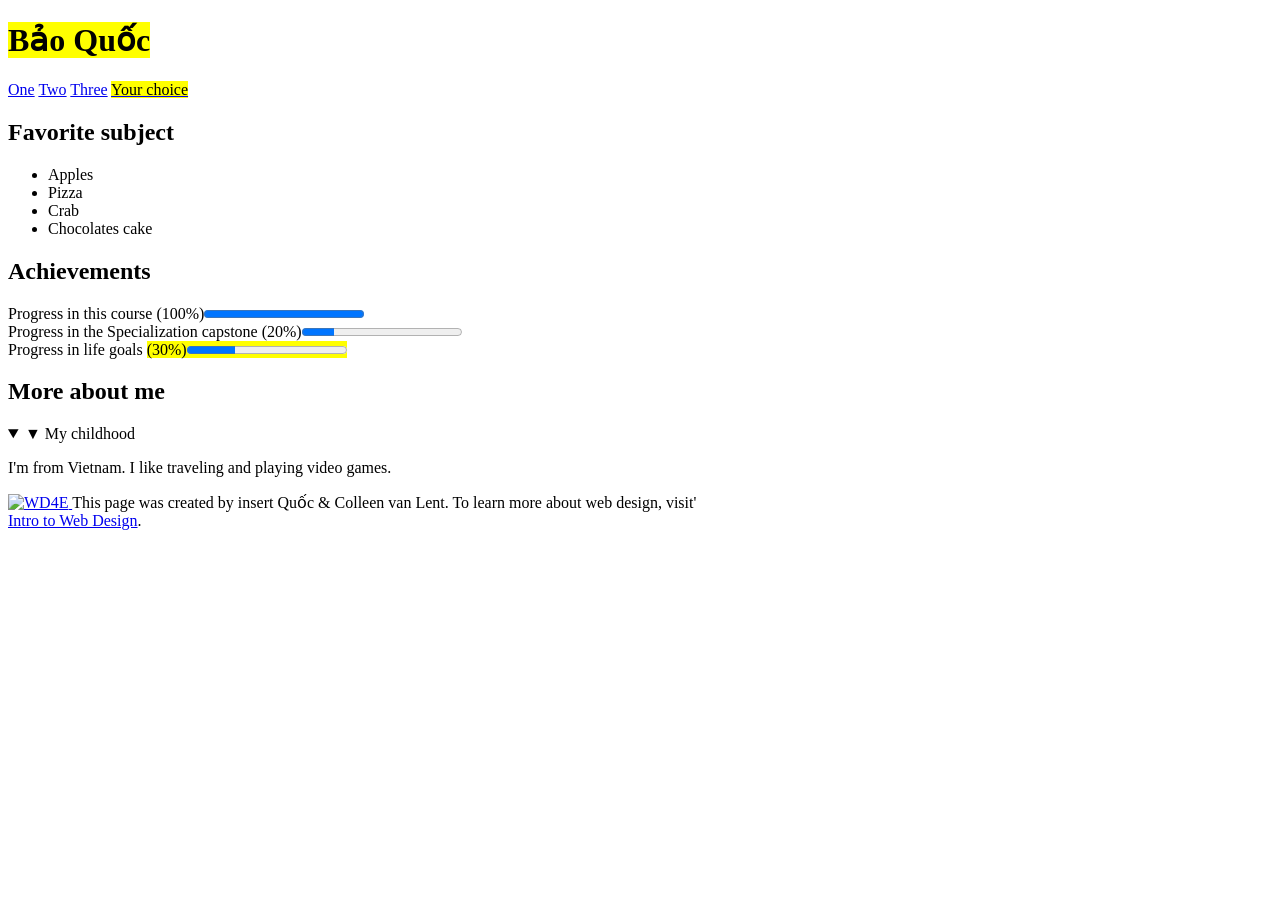
==== index.html @ 3462ca3e "fix" ====
<!DOCTYPE html>
<html>
<head>
	<meta charset="utf-8">
	<title>Bảo Quốc</title>
</head>
<header>
		<h1><mark>Bảo Quốc<mark></h1>
		<nav>
	<a href="one.html">One</a>
	<a href="two.html">Two</a>
	<a href="three.html">Three</a>
	<a href="Your choice.html"><mark>Your choice<mark></a>
 		 </nav>
</header>
 <section>
<h2>Favorite subject</h3>
<p>
	<ul>
		<li>Apples</li>
		<li>Pizza</li>
		<li>Crab</li>
		<li>Chocolates cake</li>
	</ul>
</p>
<section>
<section>
   <h2>Achievements</h2>
      <p>Progress in this course (100%)<progress value="1"></progress><br/>
      Progress in the Specialization capstone (20%)<progress value="20" max="100"></progress><br/>
      Progress in life goals <mark>(30%)<progress value="30" max="100"></progress<mark><mark></p>
</section>
</p>
<section>
   <h2>More about me</h2>
   <details open>
  	<summary>&#9660 My childhood</summary>
  	<p>I'm from Vietnam. I like traveling and playing video games.</p>
  	</details>
  	</section>
	<a href="default.asp">
  		<img src="http://www.intro-webdesign.com/images/newlogo.png" alt="WD4E" style="width:230px;height:100px;border:0">
	</a>

	<a>This page was created by insert Quốc & Colleen van Lent. To learn more about web design, visit'  
  		<br><a href="baoquoc2203.github.io/contact.html">Intro to Web Design</a>.</br>
	</a>
</body>
</html>
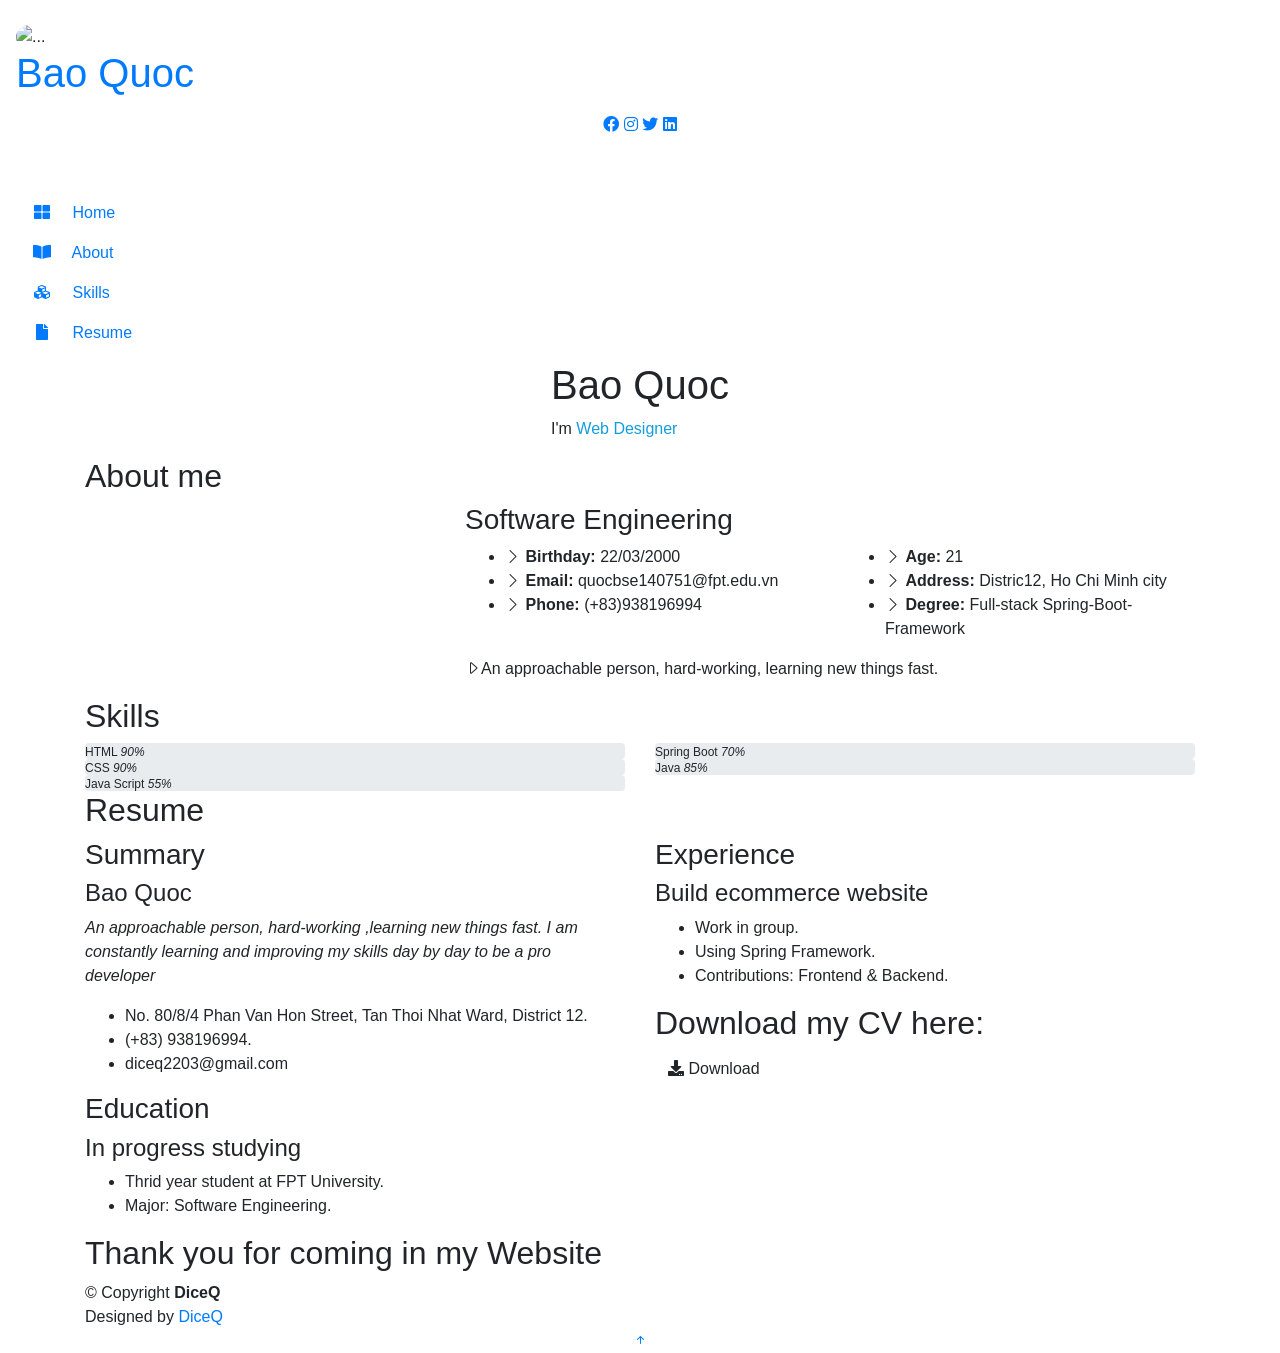
==== commit 1153d040: "add index" ====
--- a/index.html
+++ b/index.html
@@ -1,49 +1,311 @@
 <!DOCTYPE html>
-<html>
+<html xmlns:th="http://www.thymeleaf.org" lang="en">
 <head>
 	<meta charset="utf-8">
-	<title>Bảo Quốc</title>
+	<meta http-equiv="x-ua-compatible" content="ie=edge">
+	<title>Dice Q Website</title>
+	<meta name="description" content="">
+	<meta name="viewport" content="width=device-width, initial-scale=1">
+	
+	<!-- CSS here -->
+	<link rel="stylesheet" href="https://cdnjs.cloudflare.com/ajax/libs/font-awesome/4.7.0/css/font-awesome.min.css">
+	<link rel="stylesheet" href="https://cdn.jsdelivr.net/npm/bootstrap-icons@1.5.0/font/bootstrap-icons.css">
+	<link href="https://unpkg.com/aos@2.3.1/dist/aos.css" rel="stylesheet">
+	<link rel="stylesheet" href="https://stackpath.bootstrapcdn.com/bootstrap/4.3.1/css/bootstrap.min.css" integrity="sha384-ggOyR0iXCbMQv3Xipma34MD+dH/1fQ784/j6cY/iJTQUOhcWr7x9JvoRxT2MZw1T" crossorigin="anonymous">
+	<link rel="stylesheet" href="https://use.fontawesome.com/releases/v5.6.3/css/all.css" integrity="sha384-UHRtZLI+pbxtHCWp1t77Bi1L4ZtiqrqD80Kn4Z8NTSRyMA2Fd33n5dQ8lWUE00s/" crossorigin="anonymous"></head>
+	<link rel="stylesheet" th:href="@{/css/profile.css}">
+	<link rel="stylesheet" th:href="@{/css/footer.css}">
+	<link rel="stylesheet" th:href="@{/css/hero.css}">
+	<link rel="stylesheet" th:href="@{/css/main.css}">
+	<link rel="stylesheet" th:href="@{/css/aos.css}">
+	<link rel="stylesheet" th:href="@{/css/ontop-button.css}">
 </head>
-<header>
-		<h1><mark>Bảo Quốc<mark></h1>
-		<nav>
-	<a href="one.html">One</a>
-	<a href="two.html">Two</a>
-	<a href="three.html">Three</a>
-	<a href="Your choice.html"><mark>Your choice<mark></a>
- 		 </nav>
-</header>
- <section>
-<h2>Favorite subject</h3>
-<p>
-	<ul>
-		<li>Apples</li>
-		<li>Pizza</li>
-		<li>Crab</li>
-		<li>Chocolates cake</li>
-	</ul>
-</p>
-<section>
-<section>
-   <h2>Achievements</h2>
-      <p>Progress in this course (100%)<progress value="1"></progress><br/>
-      Progress in the Specialization capstone (20%)<progress value="20" max="100"></progress><br/>
-      Progress in life goals <mark>(30%)<progress value="30" max="100"></progress<mark><mark></p>
-</section>
-</p>
-<section>
-   <h2>More about me</h2>
-   <details open>
-  	<summary>&#9660 My childhood</summary>
-  	<p>I'm from Vietnam. I like traveling and playing video games.</p>
-  	</details>
-  	</section>
-	<a href="default.asp">
-  		<img src="http://www.intro-webdesign.com/images/newlogo.png" alt="WD4E" style="width:230px;height:100px;border:0">
-	</a>
-
-	<a>This page was created by insert Quốc & Colleen van Lent. To learn more about web design, visit'  
-  		<br><a href="baoquoc2203.github.io/contact.html">Intro to Web Design</a>.</br>
-	</a>
+<body>
+	<!-- Header-->
+	<header>
+		<!-- Header Start -->
+			<div class="vertical-nav " id="sidebar">
+				<div class="profile">
+					<div class="py-4 px-3 mb-4 ">
+						<img src="/img/anhdeptrai.jpg" alt="..." class="img-fluid rounded-circle">
+							<h1 class="text-light">
+								<a href="index.html">Bao Quoc</a>	
+							</h1>
+							<div class="social-links mt-3 text-center">
+								<a href="https://www.facebook.com/profile.php?id=100030552135386" class="facebook">
+									<i class="fab fa-facebook"></i>
+								</a>
+								<a href="https://www.instagram.com/baoquoc_/" class="instagram">
+									<i class="fab fa-instagram"></i>
+								</a>
+								<a href="" class="twitter">
+									<i class="fab fa-twitter"></i>
+								</a>
+								<a href="https://www.linkedin.com/in/qu%E1%BB%91c-b%E1%BA%A3o-30ab4217b/" class="linkedin">
+									<i class="fab fa-linkedin"></i>
+								</a>
+							</div>
+					</div>
+				</div>
+				<nav id="navbar"class="nav-menu navbar"> 
+					<ul class="nav flex-column mb-0">
+    					<li class="nav-item">
+     				 		<a href="#hero" class="nav-link scrollto ">
+                				<i class="fa fa-th-large mr-3 fa-fw"></i>
+                					<span>Home</span>
+            				</a>
+    					</li>
+    					<li class="nav-item">
+      						<a href="#about" class="nav-link scrollto">
+                				<i class="fas fa-book-open mr-3 fa-fw"></i>
+               					 <span>About</span>
+            				</a>
+    					</li>
+    					<li class="nav-item">
+      						<a href="#skills" class="nav-link scrollto">
+           		    			<i class="fa fa-cubes mr-3 fa-fw"></i>
+               					 <span >Skills</span>
+            				</a>
+   						</li>
+    					<li class="nav-item">
+     						 <a href="#resume" class="nav-link scrollto ">
+                				<i class="fas fa-file mr-3 fa-fw"></i>
+                					<span>Resume</span>
+            				</a>
+    					</li>
+  					</ul>
+  			</nav>
+			</div>
+		
+		<!-- Header End -->
+	</header>
+	<!-- Header End -->
+	
+	<!-- Hero -->
+	<section id="hero" class="d-flex flex-column justify-content-center align-items-center">
+		<div class="hero-container aos-init aos-animate">
+      		<h1><span>Bao Quoc</span></h1>
+      		<p>I'm
+      		<span class="typed" style="color:#149ddd">Web Designer</span>
+      		</p>
+    	</div>
+	</section>
+	<!-- Hero End -->
+	
+	<!-- Main -->
+	<main id="main">
+		<!-- About  -->
+		<section id="about" class="about">
+			<div class="container">
+     			<div class="section-title">
+     				<h2>About me</h2>
+     			</div>
+     			<div class="row">
+     				<div class="col-lg-4 aps-initaos-animate" data-aos="fade-right">
+     					<img src="/img/anhdeptrai2.jpg" class="img-fluid" alt="">
+     				</div>
+     				<div class="col-lg-8 pt-lg-0 content aos-init aos-animate" data-aos="fade-left">
+     					<h3>Software Engineering</h3>
+     					<div class="row">
+     						<div class="col-lg-6">
+     							<ul>
+     								<li>
+     									<i class="bi bi-chevron-right"></i>
+     									<strong>Birthday:</strong>
+     									<span>22/03/2000</span>
+     								</li>
+     								<li>
+     									<i class="bi bi-chevron-right"></i>
+     									<strong>Email:</strong>
+     									<span>quocbse140751@fpt.edu.vn</span>
+     								</li>
+     								<li>
+     									<i class="bi bi-chevron-right"></i>
+     									<strong>Phone:</strong>
+     									<span>(+83)938196994</span>
+     								</li>
+     							</ul>
+     					</div>
+     						<div class="col-lg-6">
+     							<ul>
+     								<li>
+     									<i class="bi bi-chevron-right"></i>
+     									<strong>Age:</strong>
+     									<span>21</span>
+     								</li>
+     								<li>
+     									<i class="bi bi-chevron-right"></i>
+     									<strong>Address:</strong>
+     									<span>Distric12, Ho Chi Minh city</span>
+     								</li>
+     								<li>
+     									<i class="bi bi-chevron-right"></i>
+     									<strong>Degree:</strong>
+     									<span>Full-stack Spring-Boot-Framework</span>
+     								</li>
+     							</ul>
+     					</div>
+     					</div>
+     					<p><i class="bi bi-caret-right"></i>An approachable person, hard-working, learning new things fast.</p>
+     				</div>
+     			</div>
+     		</div>	
+    	</section>
+    	<!-- About End  -->
+    	
+    	<!-- Skills -->
+    	<section id="skills" class="skills section-bg">
+    		<div class="container">
+    		 <div class="section-titles">
+    		 	<h2>Skills</h2>
+    		 </div>
+    		 <div class="row skill-content">
+    		 	<div class="col-lg-6 aos-init aos-animate" data-aos="fade-up">
+    		 		<div class="progress">
+    		 			<span class="skill">
+    		 				HTML
+    		 				<i class="val">90%</i>
+    		 			</span>
+    		 			<div class="progress-bar-wrap">
+    		 				<div class="progress-bar" role="progressbar" aria-valuenow="100" aria-valuemin="0" aria-valuemax="100" style="width: 90%;">
+    		 				</div>
+    		 			</div>
+    		 		</div>
+    		 		<div class="progress">
+    		 			<span class="skill">
+    		 				CSS
+    		 				<i class="val">90%</i>
+    		 			</span>
+    		 			<div class="progress-bar-wrap">
+    		 				<div class="progress-bar" role="progressbar" aria-valuenow="100" aria-valuemin="0" aria-valuemax="100" style="width: 90%;">
+    		 				</div>
+    		 			</div>
+    		 		</div>	
+    		 		<div class="progress">	
+    		 			<span class="skill">
+    		 				Java Script
+    		 				<i class="val">55%</i>
+    		 			</span>
+    		 			<div class="progress-bar-wrap">
+    		 				<div class="progress-bar" role="progressbar" aria-valuenow="100" aria-valuemin="0" aria-valuemax="100" style="width: 55%;">
+    		 				</div>	
+    		 			</div>
+    		 			
+    		 		</div>
+    		 	</div>
+    		 	<div class="col-lg-6 aos-init aos-animate" data-aos="fade-up">
+    		 		<div class="progress">
+    		 			<span class="skill">
+    		 				Spring Boot	
+    		 				<i class="val">70%</i>
+    		 			</span>
+    		 			<div class="progress-bar-wrap">
+    		 				<div class="progress-bar" role="progressbar" aria-valuenow="100" aria-valuemin="0" aria-valuemax="100" style="width: 70%;">
+    		 				</div>
+    		 			</div>
+    		 		</div>
+    		 		<div class="progress">	
+    		 			<span class="skill">
+    		 				Java
+    		 				<i class="val">85%</i>
+    		 			</span>
+    		 			<div class="progress-bar-wrap">
+    		 				<div class="progress-bar" role="progressbar" aria-valuenow="100" aria-valuemin="0" aria-valuemax="100" style="width: 85%;">
+    		 				</div>
+    		 			</div>
+    		 		</div>
+    		 	</div>
+    		 </div>
+    		</div>
+    	</section>
+    	<!-- Skills End -->
+    	
+    	<!-- Resume -->
+    	<section id="resume" class="resume">
+    	 <div class="container">
+    	 	<div class="section-title">
+    	 		<h2>Resume</h2>
+    	 	</div>
+    	 	<div class="row">
+    	 		<div class="col-lg-6 aos-init aos-animate" data-aos="fade-up">
+    	 			<h3 class="resume-title">Summary</h3>
+    	 			<div class="resume-item pb-0">
+    	 				<h4>Bao Quoc</h4>
+    	 				<p>
+    	 					<em>An approachable person, hard-working ,learning new things fast. I am
+								constantly learning and improving my skills day by day to be a pro developer
+							</em>
+    	 				</p>
+    	 				<ul>
+    	 					<li>No. 80/8/4 Phan Van Hon Street, Tan Thoi Nhat Ward, District 12.</li>
+    	 					<li>(+83) 938196994.</li>
+    	 					<li>diceq2203@gmail.com</li>
+    	 				</ul>
+    	 			</div>
+    	 			<h3 class="resume-title">Education</h3>
+    	 			<div class="resume-item pb-0">
+    	 				<h4>In progress studying</h4>
+    	 				<ul>
+    	 					<li>Thrid year student at FPT University.</li>
+    	 					<li>Major: Software Engineering.</li>
+    	 				</ul>
+    	 			</div>
+    	 			
+    	 		</div>
+    	 		<div class="col-lg-6 aos-init aos-animate" data-aos="fade-up">
+    	 			<h3 class="resume-title">Experience</h3>
+    	 			<div class="resume-item pb-0">
+    	 				<h4>Build ecommerce website</h4>
+    	 				<ul>
+    	 					<li>Work in group.</li>
+    	 					<li>Using Spring Framework.</li>
+    	 					<li>Contributions: Frontend & Backend.</li>
+    	 				</ul>
+    	 			</div>
+    	 			<div class="CV">
+    	 				<h2>Download my CV here:</h2>
+    	 				<a href="/resume/Resume(2023).pdf" download="Resume">
+    	 					<button class="btn"><i class="fa fa-download"></i> Download</button>
+    	 				</a>
+    	 			</div>
+    	 		</div>
+    	 	</div>
+    	 </div>
+    	</section>
+    	<!-- Resume End -->
+    	
+	</main>
+	<!-- Thanks -->
+    	<section id="thanks" class="thanks title-bg">
+    		<div class="container">
+    				<h2>Thank you for coming in my Website</h2>
+    		</div>
+    	</section>
+    	<!-- Thanks End -->
+	<!-- Main End -->
+	
+	<!-- Footer -->
+	<footer id="footer">
+    <div class="container">
+      <div class="copyright">
+        © Copyright <strong><span>DiceQ</span></strong>
+      </div>
+      <div class="credits">
+        Designed by <a href="">DiceQ</a>
+      </div>
+    </div>
+  </footer>	
+  	<!-- Footer End -->
+  	<a href="#" id="back" class="back-to-top d-flex align-items-center justify-content-center ">
+  	<i class="bi bi-arrow-up-short"></i>
+  	</a>
 </body>
-</html>
+<!-- JS here -->
+	<script th:src="@{/js/ontop.js}"></script>
+	<script th:src="@{/js/hero.js}"></script>
+  	<script src="https://unpkg.com/aos@2.3.1/dist/aos.js"></script>
+  	<script>AOS.init()</script>
+	<script src="https://code.jquery.com/jquery-3.3.1.slim.min.js" integrity="sha384-q8i/X+965DzO0rT7abK41JStQIAqVgRVzpbzo5smXKp4YfRvH+8abtTE1Pi6jizo" crossorigin="anonymous"></script>
+	<script src="https://cdnjs.cloudflare.com/ajax/libs/popper.js/1.14.7/umd/popper.min.js" integrity="sha384-UO2eT0CpHqdSJQ6hJty5KVphtPhzWj9WO1clHTMGa3JDZwrnQq4sF86dIHNDz0W1" crossorigin="anonymous"></script>
+	<script src="https://stackpath.bootstrapcdn.com/bootstrap/4.3.1/js/bootstrap.min.js" integrity="sha384-JjSmVgyd0p3pXB1rRibZUAYoIIy6OrQ6VrjIEaFf/nJGzIxFDsf4x0xIM+B07jRM" crossorigin="anonymous"></script>
+</html>
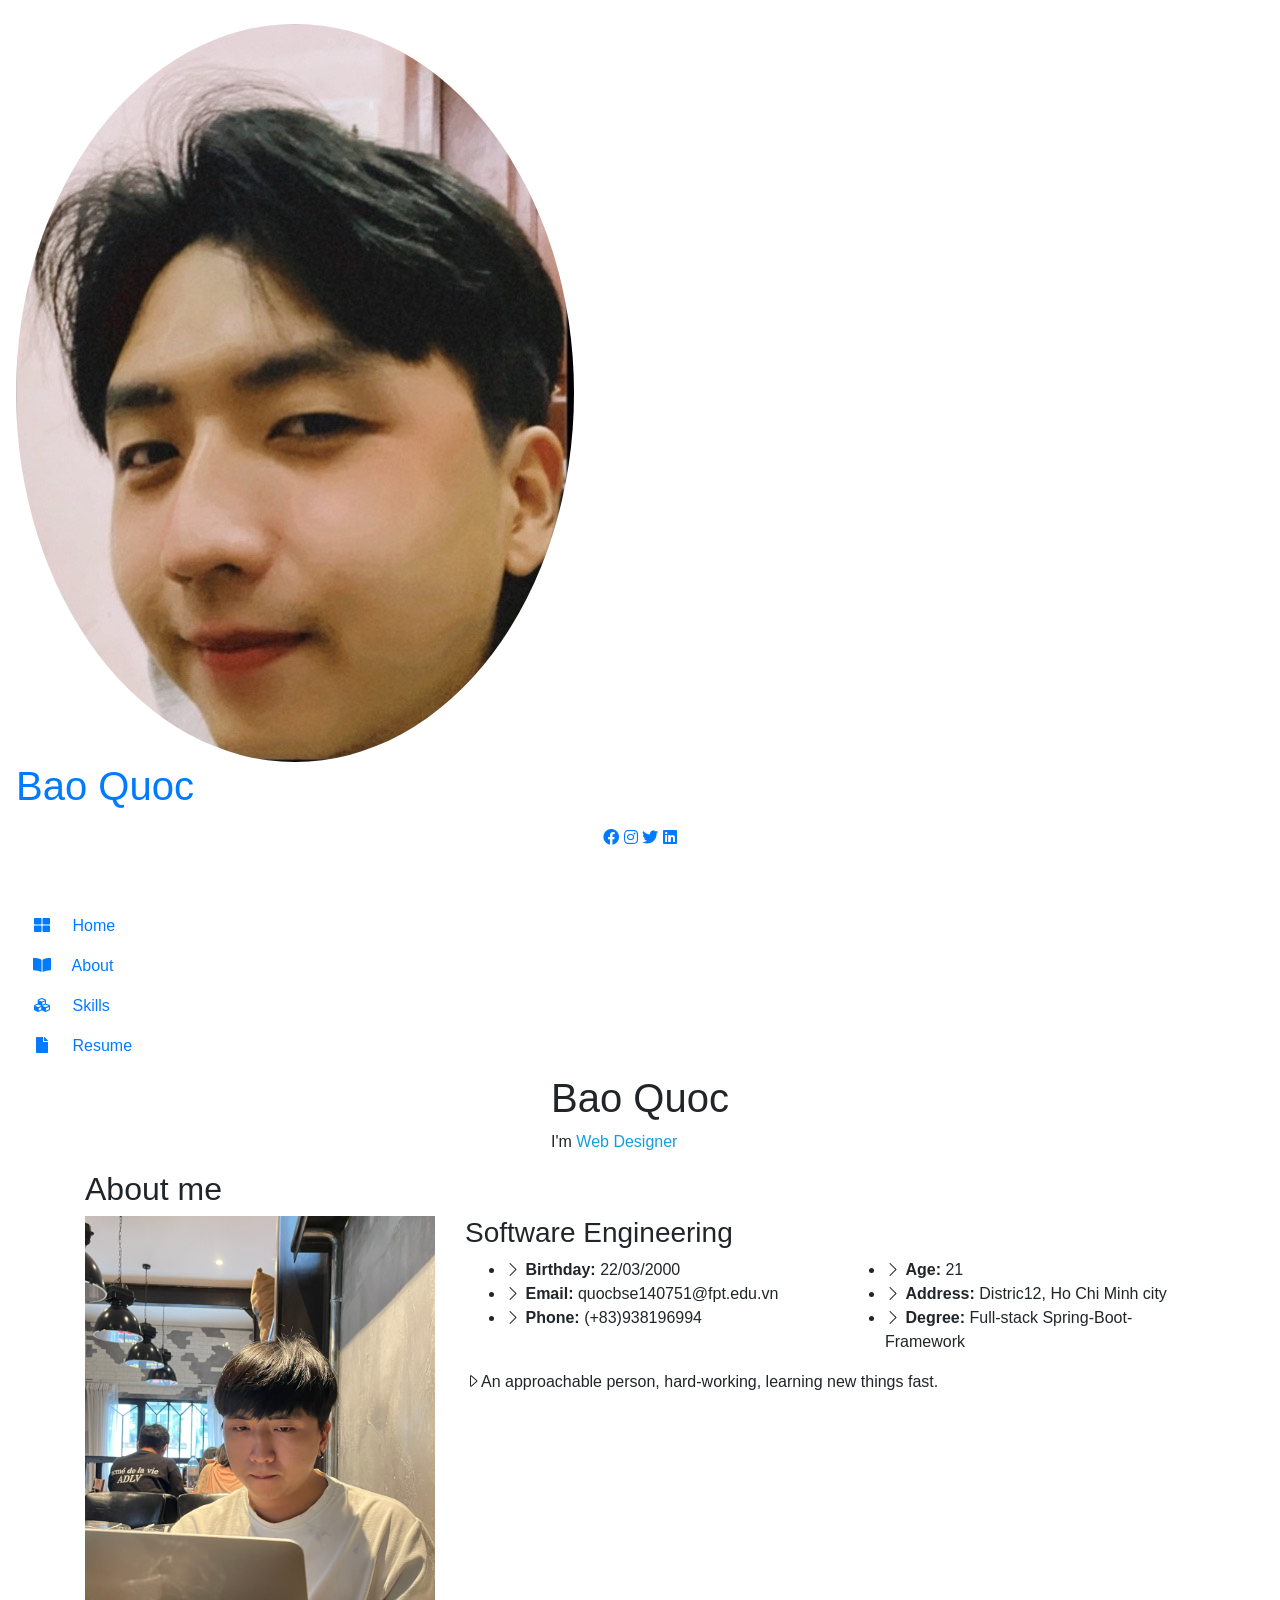
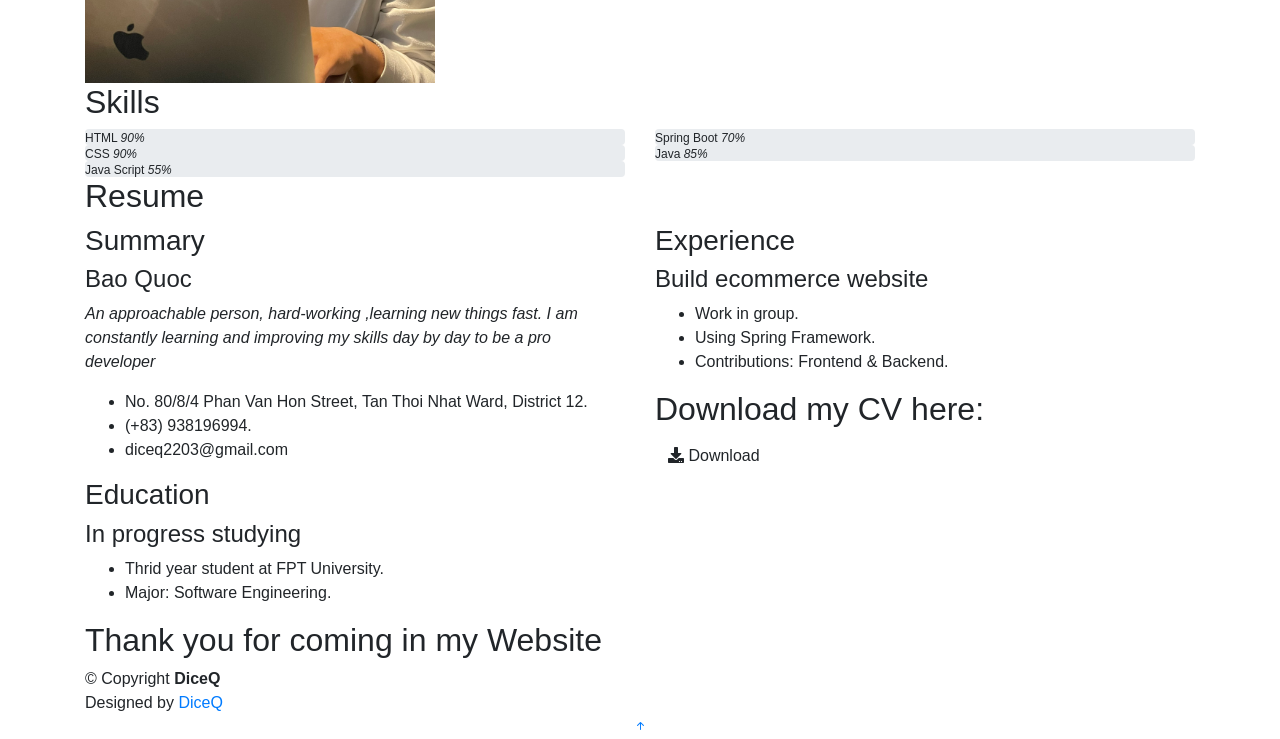
==== commit 9dc63340: "Update index.html" ====
--- a/index.html
+++ b/index.html
@@ -27,7 +27,7 @@
 			<div class="vertical-nav " id="sidebar">
 				<div class="profile">
 					<div class="py-4 px-3 mb-4 ">
-						<img src="/img/anhdeptrai.jpg" alt="..." class="img-fluid rounded-circle">
+						<img src="img/anhdeptrai.jpg" alt="..." class="img-fluid rounded-circle">
 							<h1 class="text-light">
 								<a href="index.html">Bao Quoc</a>	
 							</h1>
@@ -308,4 +308,4 @@
 	<script src="https://code.jquery.com/jquery-3.3.1.slim.min.js" integrity="sha384-q8i/X+965DzO0rT7abK41JStQIAqVgRVzpbzo5smXKp4YfRvH+8abtTE1Pi6jizo" crossorigin="anonymous"></script>
 	<script src="https://cdnjs.cloudflare.com/ajax/libs/popper.js/1.14.7/umd/popper.min.js" integrity="sha384-UO2eT0CpHqdSJQ6hJty5KVphtPhzWj9WO1clHTMGa3JDZwrnQq4sF86dIHNDz0W1" crossorigin="anonymous"></script>
 	<script src="https://stackpath.bootstrapcdn.com/bootstrap/4.3.1/js/bootstrap.min.js" integrity="sha384-JjSmVgyd0p3pXB1rRibZUAYoIIy6OrQ6VrjIEaFf/nJGzIxFDsf4x0xIM+B07jRM" crossorigin="anonymous"></script>
-</html>+</html>
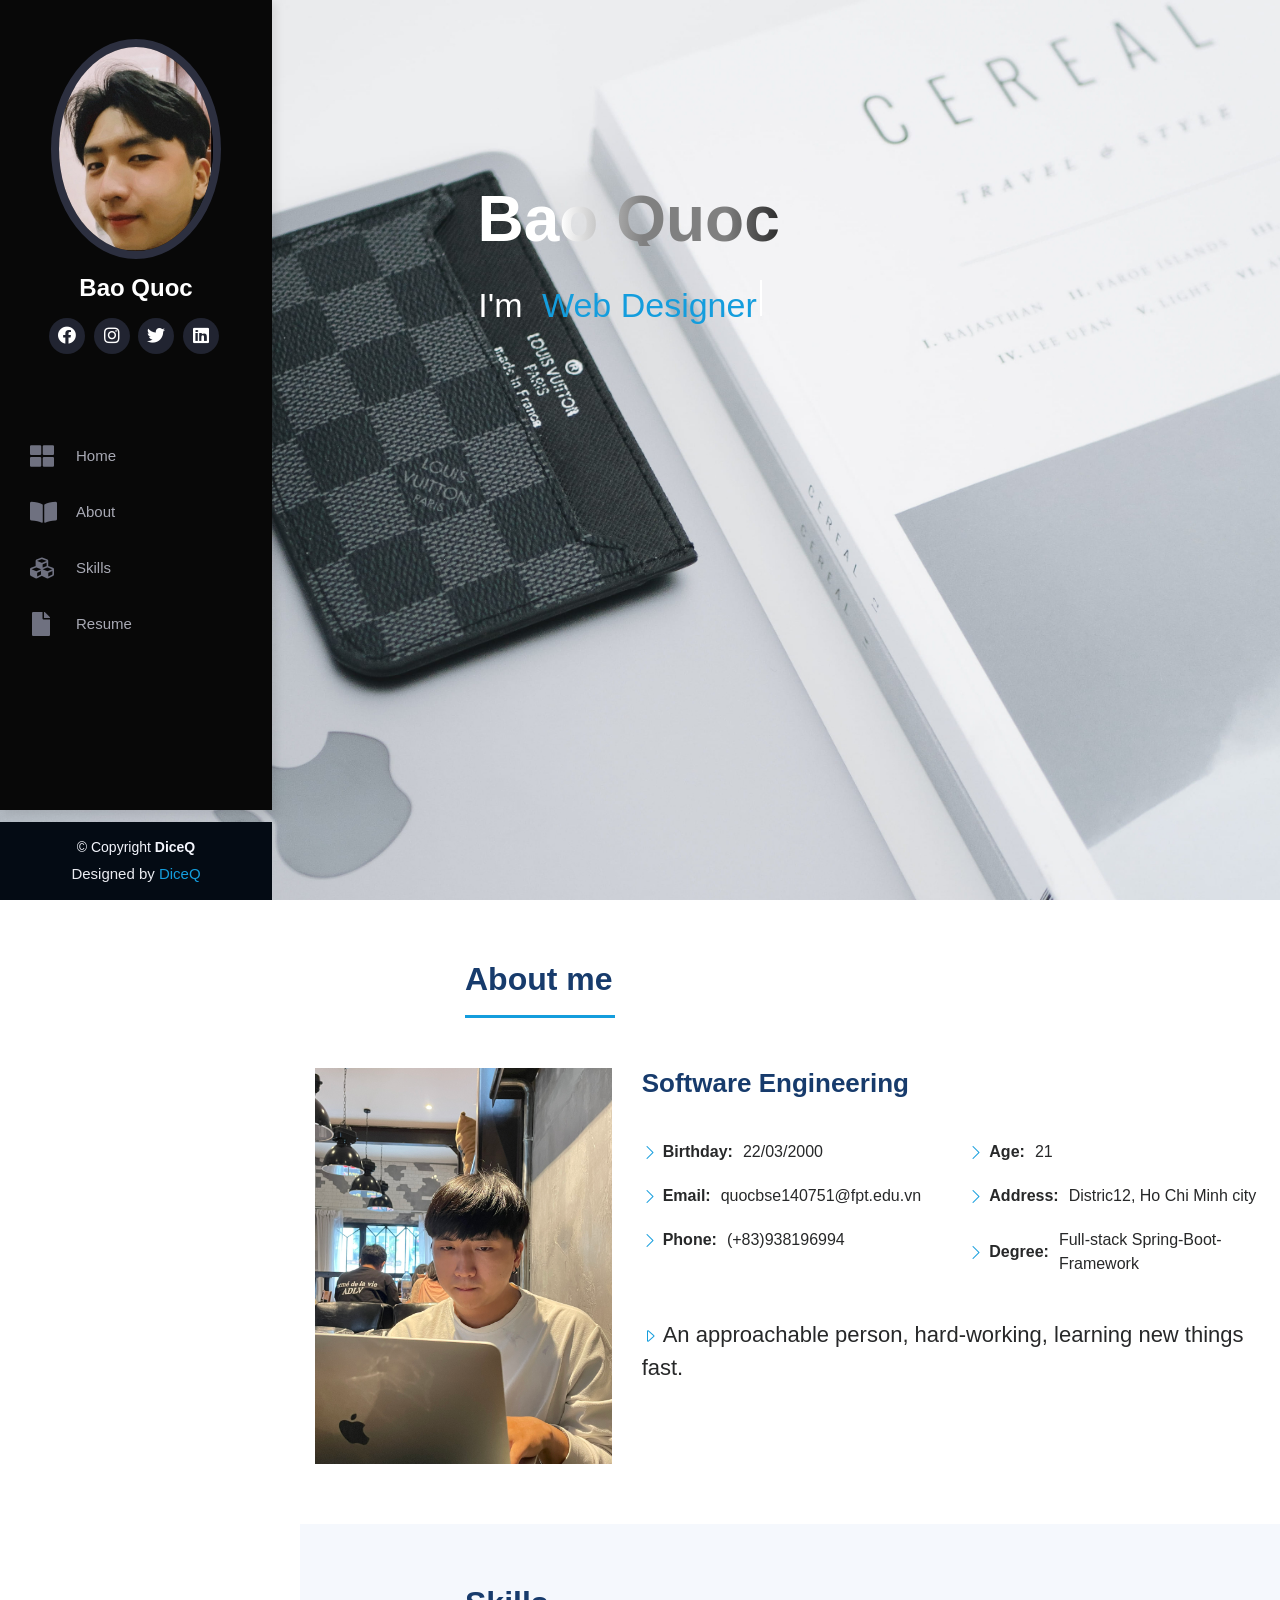
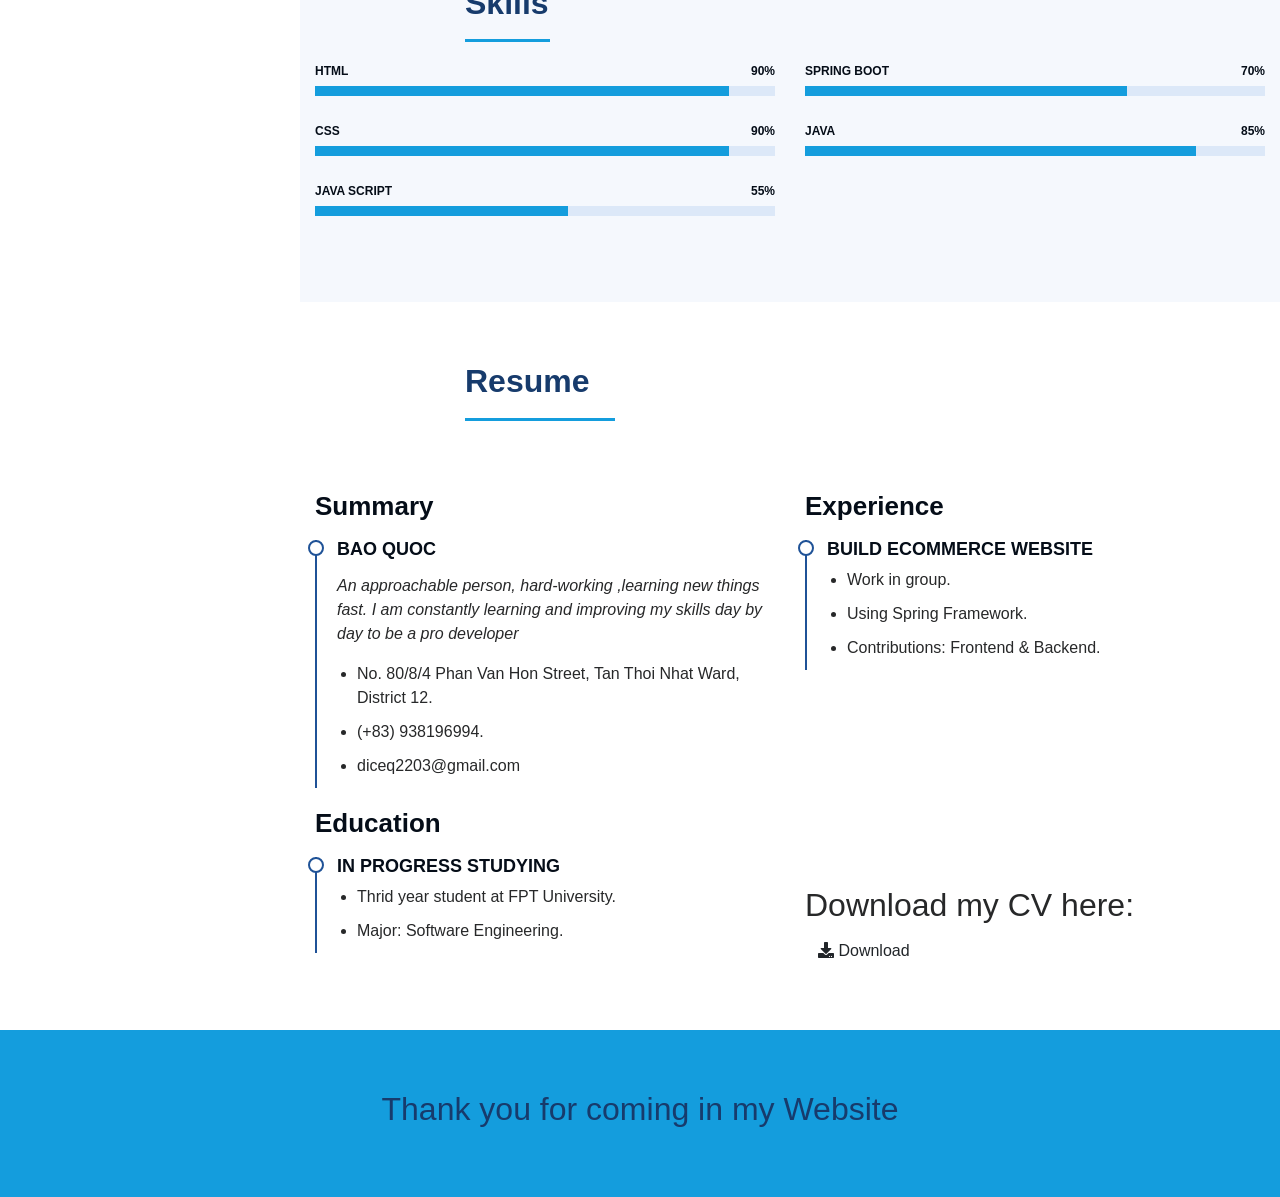
==== commit 29994217: "Update index.html" ====
--- a/index.html
+++ b/index.html
@@ -13,12 +13,12 @@
 	<link href="https://unpkg.com/aos@2.3.1/dist/aos.css" rel="stylesheet">
 	<link rel="stylesheet" href="https://stackpath.bootstrapcdn.com/bootstrap/4.3.1/css/bootstrap.min.css" integrity="sha384-ggOyR0iXCbMQv3Xipma34MD+dH/1fQ784/j6cY/iJTQUOhcWr7x9JvoRxT2MZw1T" crossorigin="anonymous">
 	<link rel="stylesheet" href="https://use.fontawesome.com/releases/v5.6.3/css/all.css" integrity="sha384-UHRtZLI+pbxtHCWp1t77Bi1L4ZtiqrqD80Kn4Z8NTSRyMA2Fd33n5dQ8lWUE00s/" crossorigin="anonymous"></head>
-	<link rel="stylesheet" th:href="@{/css/profile.css}">
-	<link rel="stylesheet" th:href="@{/css/footer.css}">
-	<link rel="stylesheet" th:href="@{/css/hero.css}">
-	<link rel="stylesheet" th:href="@{/css/main.css}">
-	<link rel="stylesheet" th:href="@{/css/aos.css}">
-	<link rel="stylesheet" th:href="@{/css/ontop-button.css}">
+	<link rel="stylesheet" href="css/profile.css">
+	<link rel="stylesheet" href="css/footer.css">
+	<link rel="stylesheet" href="css/hero.css">
+	<link rel="stylesheet" href="css/main.css">
+	<link rel="stylesheet" href="css/aos.css">
+	<link rel="stylesheet" href="css/ontop-button.css">
 </head>
 <body>
 	<!-- Header-->
@@ -301,8 +301,8 @@
   	</a>
 </body>
 <!-- JS here -->
-	<script th:src="@{/js/ontop.js}"></script>
-	<script th:src="@{/js/hero.js}"></script>
+	<script th:src="/js/ontop.js"></script>
+	<script th:src="/js/hero.js"></script>
   	<script src="https://unpkg.com/aos@2.3.1/dist/aos.js"></script>
   	<script>AOS.init()</script>
 	<script src="https://code.jquery.com/jquery-3.3.1.slim.min.js" integrity="sha384-q8i/X+965DzO0rT7abK41JStQIAqVgRVzpbzo5smXKp4YfRvH+8abtTE1Pi6jizo" crossorigin="anonymous"></script>
--- a/css/profile.css
+++ b/css/profile.css
@@ -0,0 +1,103 @@
+@charset "ISO-8859-1";
+
+h1, h2, h3, h4, h5, h6 {
+    font-family: "Raleway", sans-serif;
+}
+.vertical-nav {
+	min-width: 17rem;
+	width: 17rem;
+	height: 90vh;
+	position: fixed;
+	top: 0;
+	left: 0;
+	box-shadow: 3px 3px 10px rgba(0, 0, 0, 0.1);
+	transition: all 0.4s;
+	background: #080808;
+	padding: 0 15px;
+	overflow-y: auto;
+}
+
+
+.profile h1 {
+	font-size: 24px;
+	margin: 0;
+	padding: 0;
+	font-weight: 600;
+	-moz-text-align-last: center;
+	text-align-last: center;
+	font-family: "Poppins", sans-serif;
+	
+}
+.profile h1 a{
+	color: #fff;
+}
+.font-weight-normal{
+	font-size: 20px;
+}
+.profile .social-links a{
+	font-size: 18px;
+    display: inline-block;
+    background: #212431;
+    color: #fff;
+    line-height: 1;
+    padding: 8px 0;
+    margin-right: 4px;
+    border-radius: 60%;
+    text-align: center;
+    width: 36px;
+    height: 36px;
+    transition: 0.3s;
+}
+.image{
+	vertical-align: middle;
+}
+.img-fluid {
+    max-width: 100%;
+    height: auto;
+}
+.rounded-circle {
+    border-radius: 50%!important;
+}
+.profile img {
+    margin: 15px auto;
+    display: block;
+    width: 170px;
+    border: 8px solid #2c2f3f;
+}
+.navbar {
+    position: relative;
+    display: flex;
+    flex-wrap: wrap;
+    align-items: center;
+    justify-content: space-between;
+}
+.nav-menu {
+  padding: 30px 0 0 0;
+}
+.nav-menu a:hover, .nav-menu .active, .nav-menu .active:focus, .nav-menu li:hover > a {
+    text-decoration: none;
+    color: #fff;
+}
+.nav-menu a i, .nav-menu a:focus i {
+  font-size: 24px;
+  padding-right: 8px;
+  color: #6f7180;
+}
+.nav-menu a:hover i, .nav-menu .active i, .nav-menu .active:focus i, .nav-menu li:hover > a i {
+  color: #149ddd;
+}
+.nav-menu a, .nav-menu a:focus {
+    display: flex;
+    align-items: center;
+    color: #a8a9b4;
+    padding: 12px 15px;
+    margin-bottom: 8px;
+    transition: 0.3s;
+    font-size: 15px;
+}
+.nav-link:focus, .nav-link:hover {
+    color: #149ddd;
+}
+.profile .social-links a:focus, .profile .social-links a:hover{
+	background: #149ddd;
+}
--- a/css/footer.css
+++ b/css/footer.css
@@ -0,0 +1,25 @@
+@charset "ISO-8859-1";
+#footer {
+    padding: 15px;
+    color: #f4f6fd;
+    font-size: 14px;
+    position: fixed;
+    left: 0;
+    bottom: 0;
+    width: 272px;
+    z-index: 9999;
+    background: #040b14;
+}
+a {
+    color: #149ddd;
+    text-decoration: none;
+}
+#footer .credits {
+    padding-top: 5px;
+    text-align: center;
+    font-size: 15px;
+    color: #eaebf0;
+}
+#footer .copyright {
+    text-align: center;
+}
--- a/css/hero.css
+++ b/css/hero.css
@@ -0,0 +1,72 @@
+@charset "ISO-8859-1";
+
+
+@media (min-width: 1024px) {
+  #hero {
+    background-attachment: fixed;
+  }
+}
+#hero {
+	width: 100%;
+	height: 100vh;
+	background: url(../img/wallpaper.jpg) top center;
+	background-size: cover;
+}
+
+#hero p {
+	font-size: 34px;
+	color: #fff;
+	width: 300px;
+	right: 33px;
+	height: 395px;
+	text-align: center;
+}
+
+.typed {
+	position: relative;	
+	margin-left: 10px;
+	
+}
+.typed::after {
+	content:"";
+ 	color: #149ddd;
+	position: absolute;
+	right: -5px;
+	width:220px;
+	height:95%;
+	border-right: 2px solid white;
+	animation: blink 0.5s infinite ease;
+}
+@keyframes blink {
+	0%{opacity:0}
+	100%{opacity:1}
+	}	
+
+#hero h1 {
+	margin: 0 5px 10px 10px;
+	font-size: 64px;
+	font-weight: 700;
+	line-height: 56px;
+	color: #fff;
+	height: 55px;
+	width: 330px;
+	background-image: linear-gradient(to left, black, grey, grey, white, white);
+	-webkit-background-clip: text;
+	-moz-background-clip: text;
+	background-clip: text;
+	color: transparent;
+	font-family: "Raleway", sans-serif;
+}
+
+p {
+    display: block;
+    margin-block-start: 1em;
+    margin-block-end: 1em;
+    margin-inline-start: 0px;
+    margin-inline-end: 0px;
+}
+  
+section {
+	padding: 60px 0;
+	overflow: hidden;
+}
--- a/css/main.css
+++ b/css/main.css
@@ -0,0 +1,249 @@
+@charset "ISO-8859-1";
+
+h1, h2, h3, h4, h5, h6 {
+	font-family: "Raleway", sans-serif;
+}
+
+body {
+	font-family: "Open Sans", sans-serif;
+	color: #272829;
+}
+
+#main {
+	margin-left: 300px;
+}
+section {
+	padding: 60px 0;
+	overflow: hidden;
+}
+
+.image {
+	vertical-align: middle;
+}
+
+.img-fluid {
+	max-width: 100%;
+	height: auto;
+}
+
+
+
+.h2, h2 {
+	font-size: 2rem;
+}
+
+.col-lg-8 p i {
+	font-size: 16px;
+	margin-right: 5px;
+	color: #149ddd;
+	line-height: 0;
+}
+
+.col-lg-8 p {
+	font-size: 22px;
+}
+
+.col-lg-8 h3 {
+	margin-bottom: 20px;
+	padding-bottom: 20px;
+}
+
+
+/* Section title */
+.section-title h2 {
+	font-size: 32px;
+	font-weight: bold;
+	margin-bottom: 20px;
+	padding-bottom: 20px;
+	position: relative;
+	color: #173b6c;
+	left: 150px;
+}
+.section-title {
+	padding-bottom: 30px;
+	width: 150px;
+}
+.section-bg {
+	background: #f5f8fd;
+}
+
+.section-title p {
+	margin-bottom: 0;
+}
+
+.section-title h2::after {
+	content: '';
+	position: absolute;
+	display: block;
+	width: 150px;
+	height: 3px;
+	background: #149ddd;
+	bottom: 0;
+	left: 0;
+}
+
+.section-titles h2 {
+	font-size: 32px;
+	font-weight: bold;
+	margin-bottom: 20px;
+	padding-bottom: 20px;
+	position: relative;
+	color: #173b6c;
+	left: 150px;
+}
+
+.section-titles h2::after {
+	content: '';
+	position: absolute;
+	display: block;
+	width: 85px;
+	height: 3px;
+	background: #149ddd;
+	bottom: 0;
+	left: 0;
+}
+
+.section-title {
+	padding-bottom: 30px;
+}
+
+.section-title p {
+	margin-bottom: 0;
+}
+/* About */
+.about .content h3 {
+	font-weight: 700;
+	font-size: 26px;
+	color: #173b6c;
+}
+
+.about .content ul {
+	list-style: none;
+	padding: 0;
+}
+
+.about .content ul li {
+	margin-bottom: 20px;
+	display: flex;
+	align-items: center;
+}
+
+.about .content ul strong {
+	margin-right: 10px;
+}
+
+.about .content ul i {
+	font-size: 16px;
+	margin-right: 5px;
+	color: #149ddd;
+	line-height: 0;
+}
+
+.about .content p:last-child {
+	margin-bottom: 0;
+}
+
+/* Skills */
+.skills .progress {
+	height: 60px;
+	display: block;
+	background: none;
+	border-radius: 0;
+}
+
+.skills .progress .skill {
+	padding: 0;
+	margin: 0 0 6px 0;
+	text-transform: uppercase;
+	display: block;
+	font-weight: 600;
+	font-family: "Poppins", sans-serif;
+	color: #050d18;
+}
+
+.skills .progress .skill i {
+	float: right;
+	font-style: normal;
+}
+
+.skills .progress-bar {
+	width: 1px;
+	height: 10px;
+	transition: .9s;
+	background-color: #149ddd;
+}
+
+.skills .progress-bar-wrap {
+	background: #dce8f8;
+	height: 10px;
+}
+/* Resume */
+.resume .resume-title {
+  font-size: 26px;
+  font-weight: 700;
+  margin-top: 20px;
+  margin-bottom: 20px;
+  color: #050d18;
+}
+.resume .resume-item {
+  padding: 0 0 20px 20px;
+  margin-top: -2px;
+  border-left: 2px solid #1f5297;
+  position: relative;
+}
+
+.resume .resume-item h4 {
+  line-height: 18px;
+  font-size: 18px;
+  font-weight: 600;
+  text-transform: uppercase;
+  font-family: "Poppins", sans-serif;
+  color: #050d18;
+  margin-bottom: 10px;
+}
+
+.resume .resume-item h5 {
+  font-size: 16px;
+  background: #e4edf9;
+  padding: 5px 15px;
+  display: inline-block;
+  font-weight: 600;
+  margin-bottom: 10px;
+}
+
+.resume .resume-item ul {
+  padding-left: 20px;
+}
+
+.resume .resume-item ul li {
+  padding-bottom: 10px;
+}
+
+.resume .resume-item:last-child {
+  padding-bottom: 0;
+}
+
+.resume .resume-item::before {
+  content: "";
+  position: absolute;
+  width: 16px;
+  height: 16px;
+  border-radius: 50px;
+  left: -9px;
+  top: 0;
+  background: #fff;
+  border: 2px solid #1f5297;
+}
+/* Need change when adding more detail in Resume */
+.CV h2 {
+	padding-top: 200px;
+}
+/* thanks */
+.thanks{
+	text-align: center;	
+	background-color: #149ddd;
+	
+}
+.thanks h2{
+	color:#173b6c;
+}
--- a/css/ontop-button.css
+++ b/css/ontop-button.css
@@ -0,0 +1,30 @@
+@charset "ISO-8859-1";
+.back-to-top {
+  position: fixed;
+  visibility: hidden;
+  opacity: 0;
+  right: 15px;
+  bottom: 15px;
+  z-index: 996;
+  background: #149ddd;
+  width: 40px;
+  height: 40px;
+  border-radius: 50px;
+  transition: all 0.4s;
+}
+
+.back-to-top i {
+  font-size: 28px;
+  color: #fff;
+  line-height: 0;
+}
+
+.back-to-top:hover {
+  background: #2eafec;
+  color: #fff;
+}
+
+.back-to-top.active {
+  visibility: visible;
+  opacity: 1;
+}
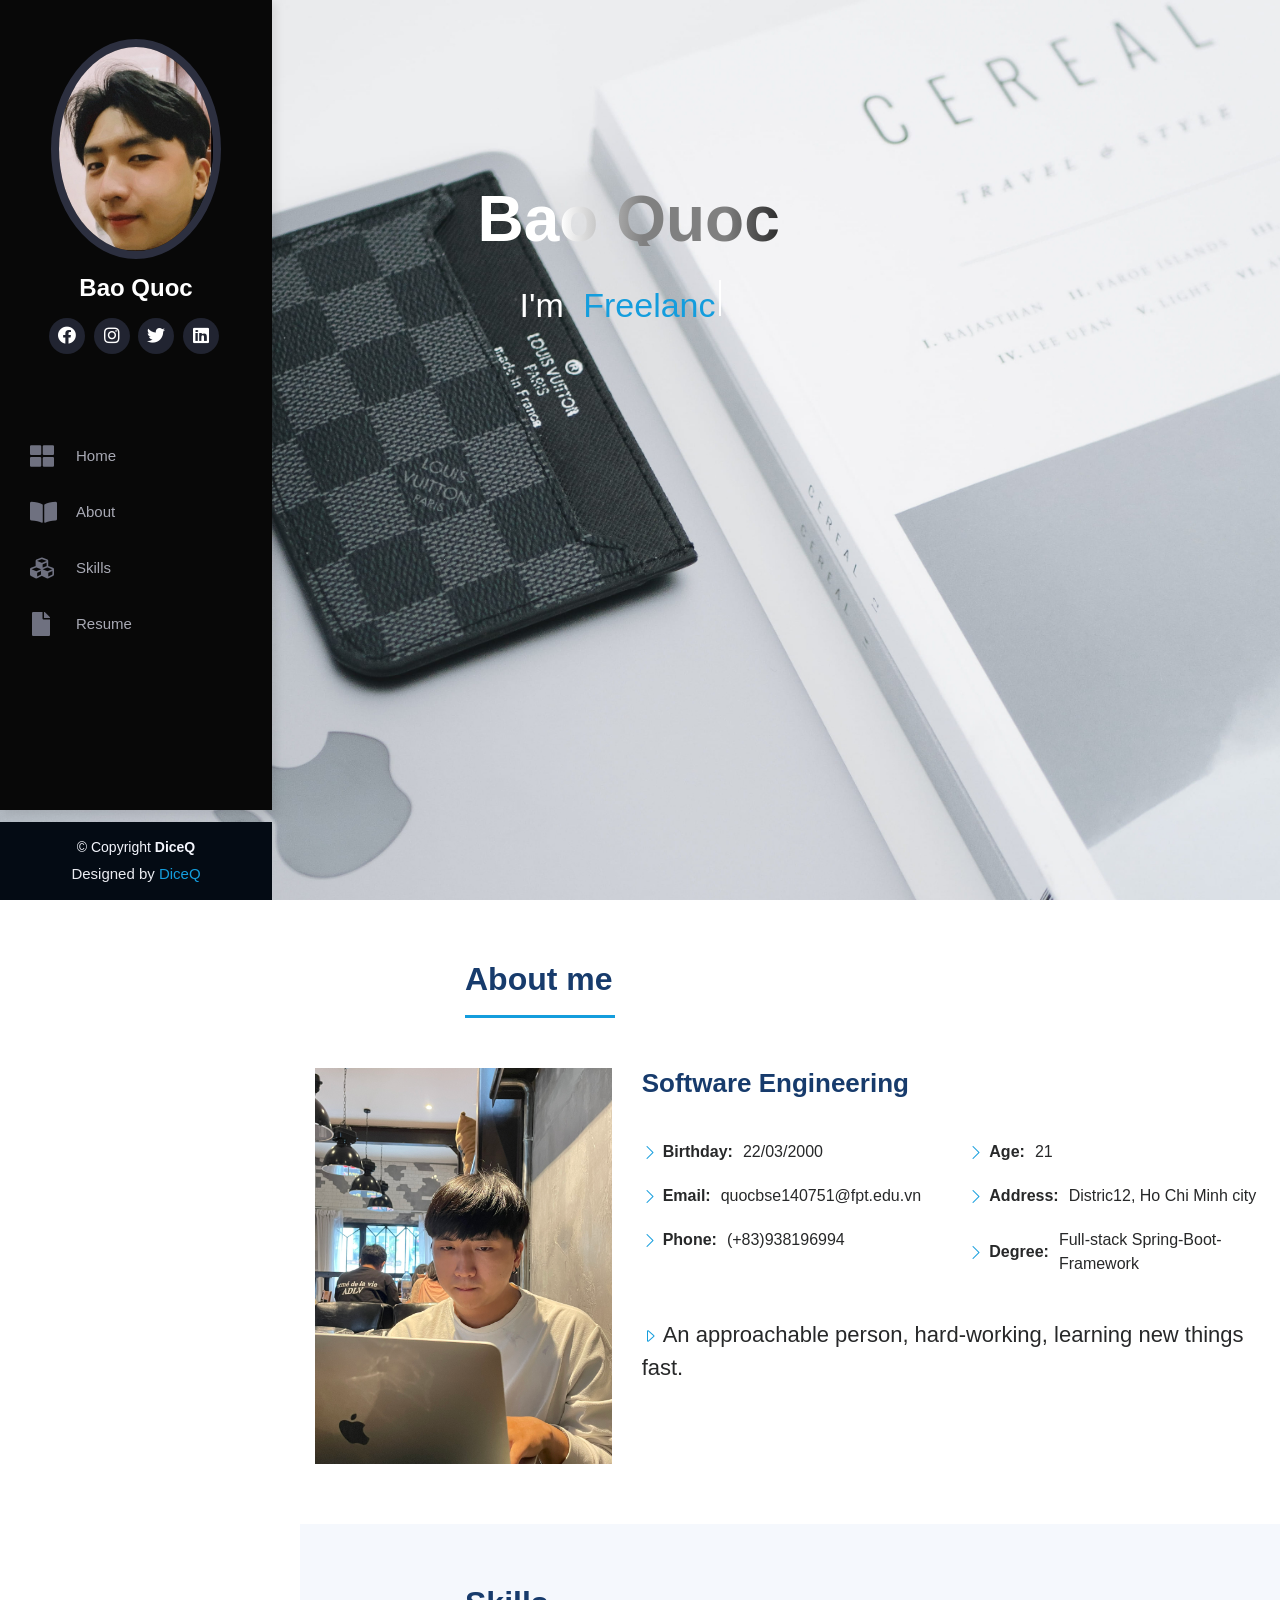
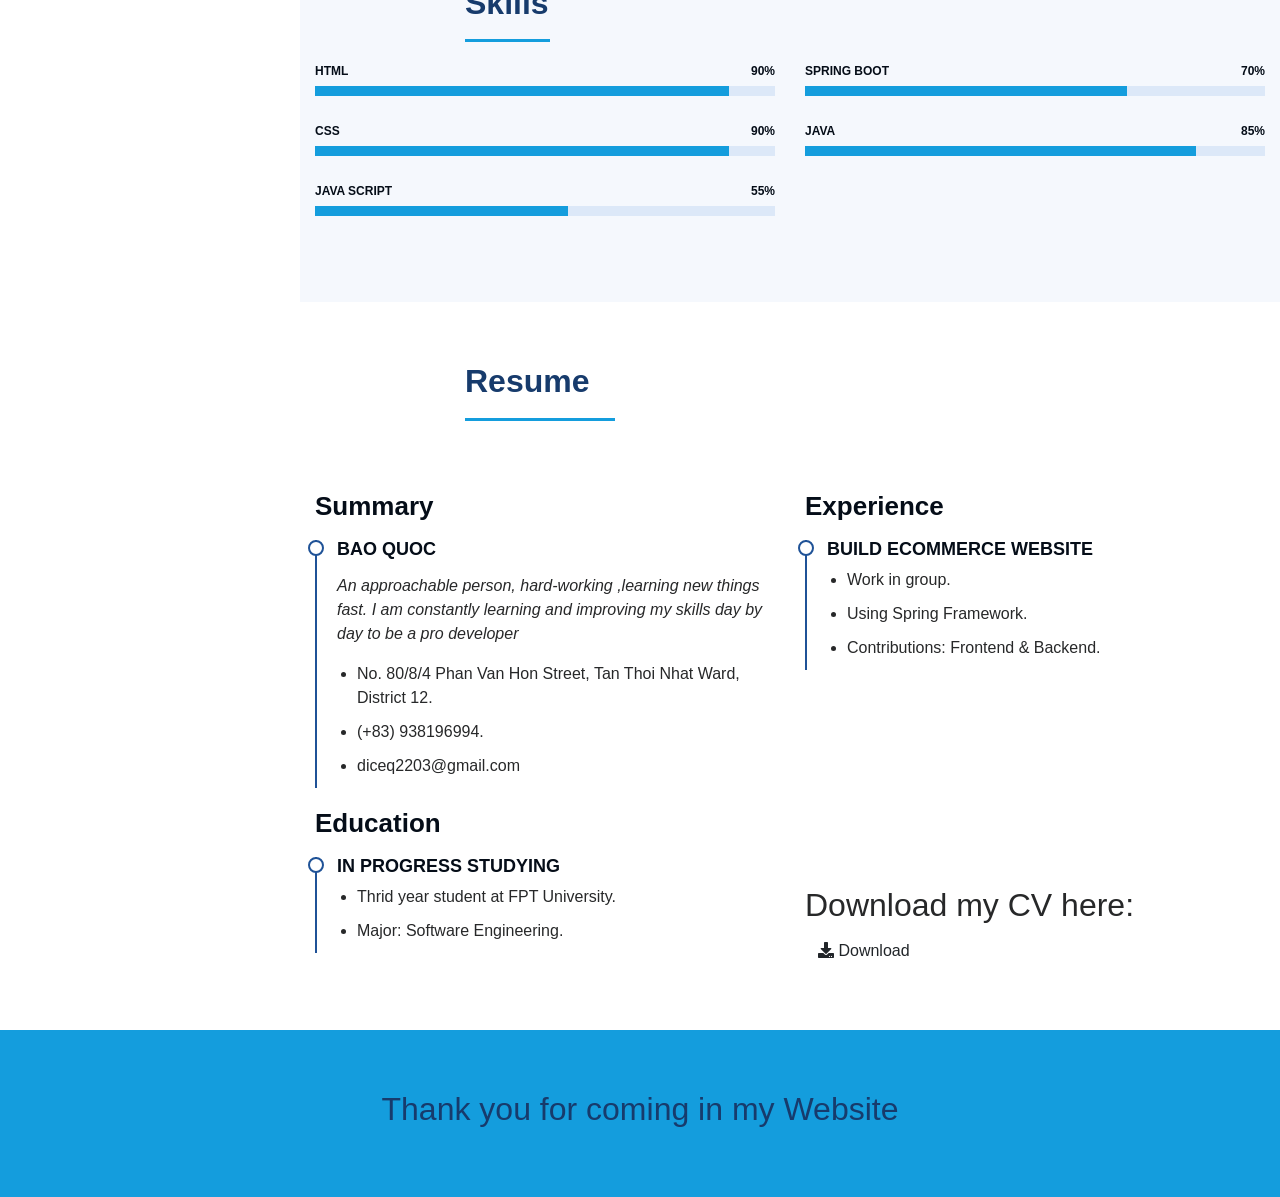
==== commit 69eb2700: "Update index.html" ====
--- a/index.html
+++ b/index.html
@@ -19,6 +19,10 @@
 	<link rel="stylesheet" href="css/main.css">
 	<link rel="stylesheet" href="css/aos.css">
 	<link rel="stylesheet" href="css/ontop-button.css">
+	<link rel="stylesheet" href="scss/_grid.scss">
+	<link rel="stylesheet" href="scss/grid.scss">
+	<link rel="stylesheet" href="scss/_progress.scss">
+	<link rel="stylesheet" href="scss/_img.scss">
 </head>
 <body>
 	<!-- Header-->
@@ -301,8 +305,8 @@
   	</a>
 </body>
 <!-- JS here -->
-	<script th:src="/js/ontop.js"></script>
-	<script th:src="/js/hero.js"></script>
+	<script src="/js/ontop.js"></script>
+	<script src="/js/hero.js"></script>
   	<script src="https://unpkg.com/aos@2.3.1/dist/aos.js"></script>
   	<script>AOS.init()</script>
 	<script src="https://code.jquery.com/jquery-3.3.1.slim.min.js" integrity="sha384-q8i/X+965DzO0rT7abK41JStQIAqVgRVzpbzo5smXKp4YfRvH+8abtTE1Pi6jizo" crossorigin="anonymous"></script>
